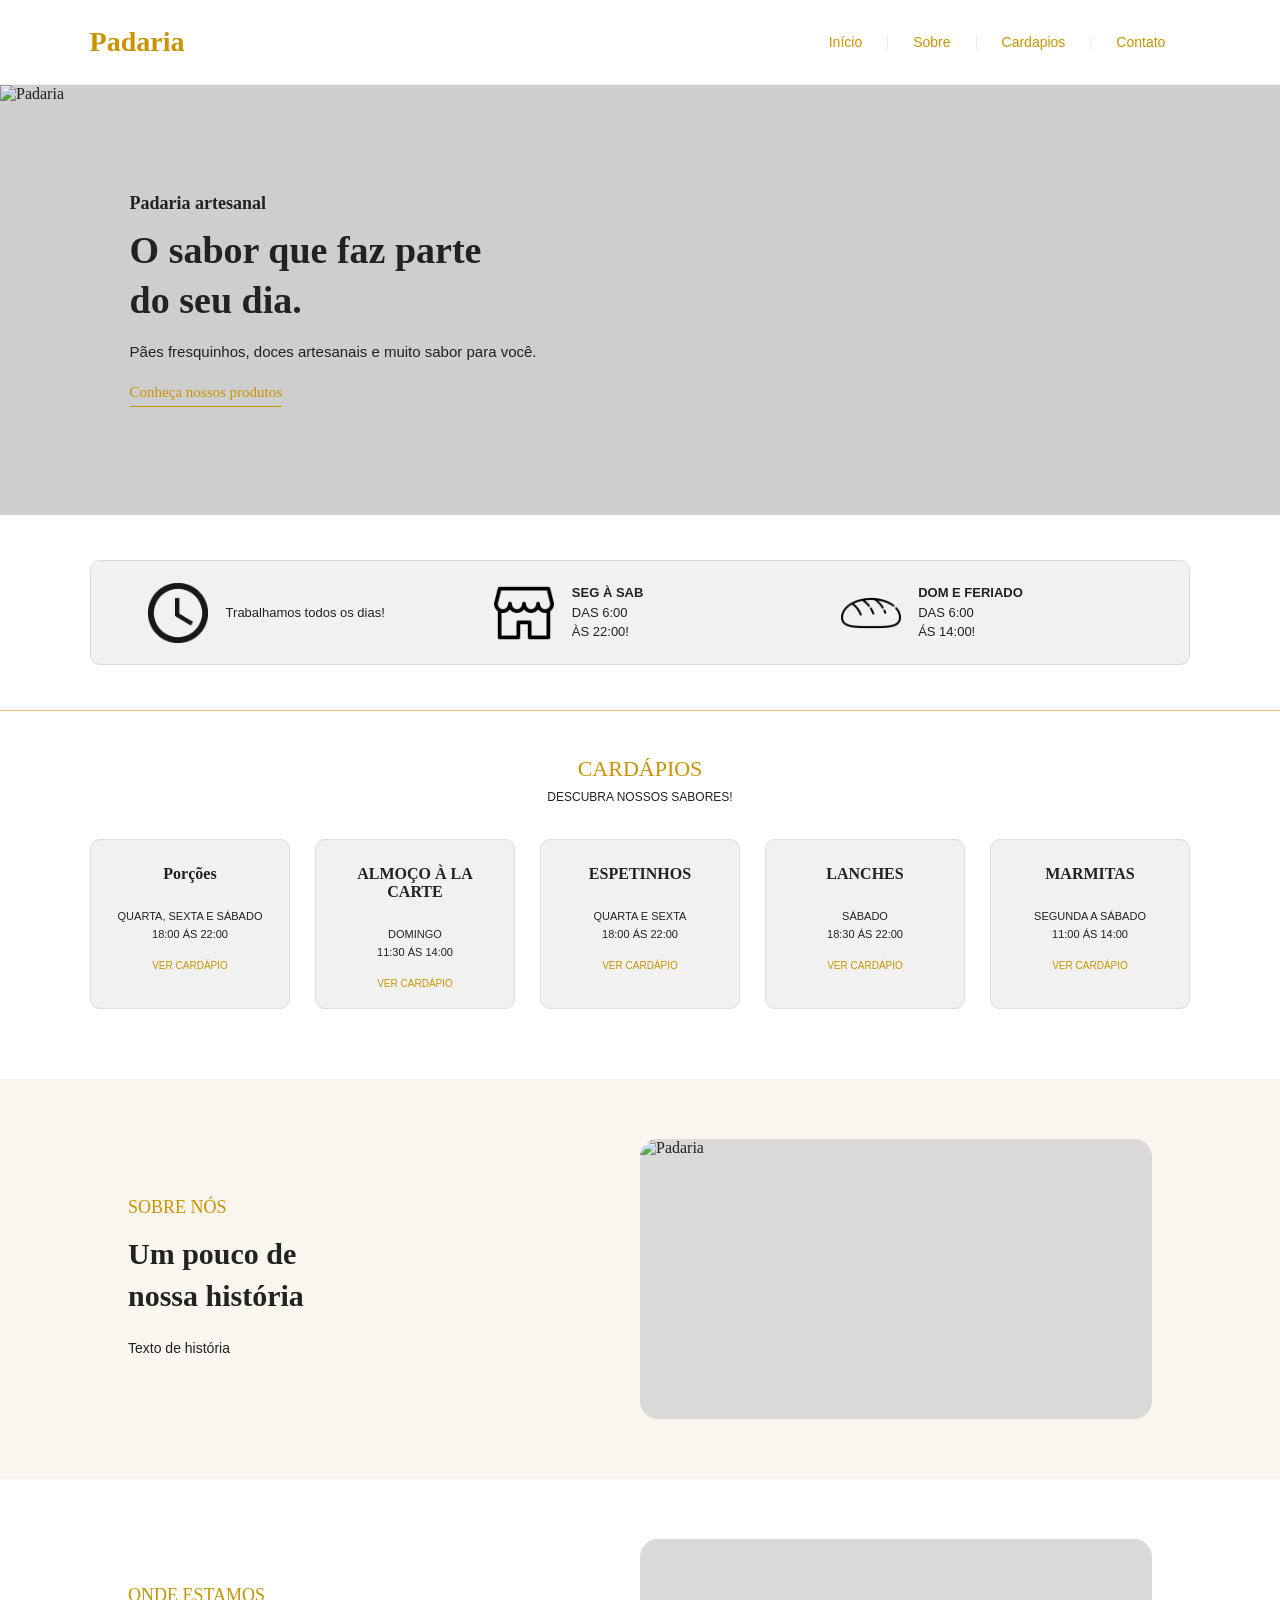
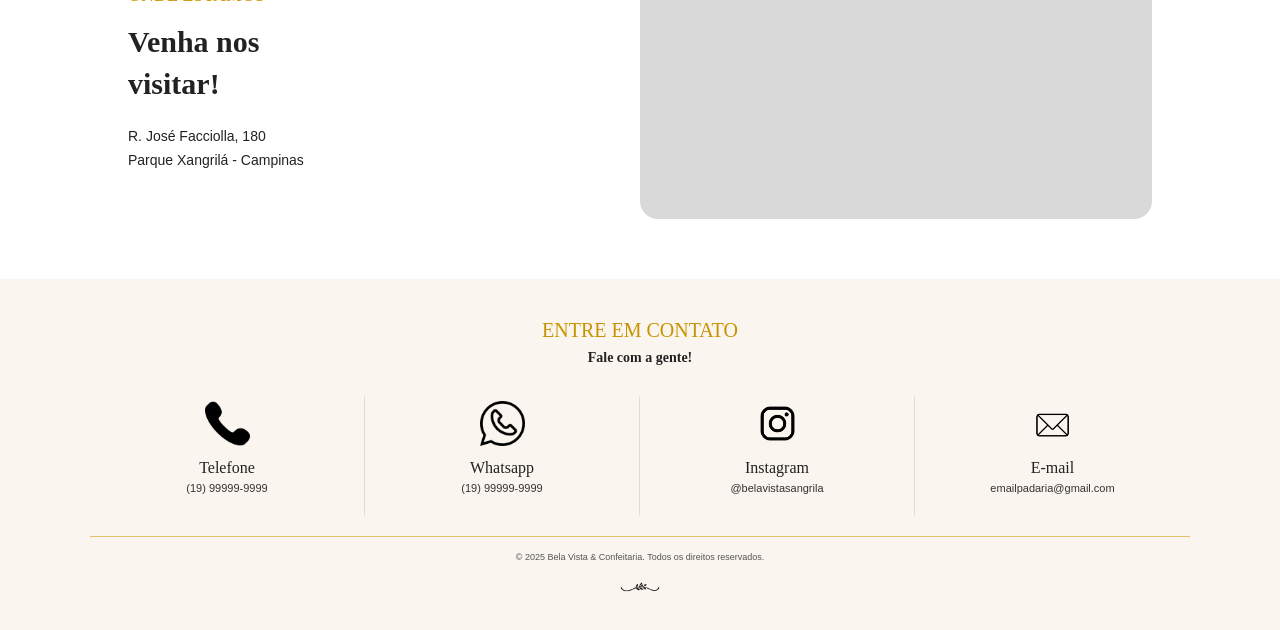
==== index.html @ e6f2333c "Primeira versão do site da Padaria Bela Vista" ====
<!DOCTYPE html>
<html lang="en">

<head>
    <meta charset="UTF-8">
    <meta name="viewport" content="width=device-width, initial-scale=1.0">
    <link rel="stylesheet" href="css/style.css">
    <title>Bela Vista</title>
</head>

<body>
    <header class="header">
        <div class="container">
            <a href="#inicio" class="logo">Padaria</a>
        </div>
        <nav class="navegação">
            <a href="#inicio">Início</a>
            <a href="#sobre">Sobre</a>
            <a href="#Cardapios">Cardapios</a>
            <a href="#Contato">Contato</a>
        </nav>
    </header>
    <main>
        <section id="inicio" class="banner">
            <img src="" alt="Padaria" class="banner-image">
            <div class="banner-overlay"></div>
            <div class="container banner-content">
                <span class="banner-label"> Padaria artesanal</span>
                <h1> O sabor que faz parte do seu dia.</h1>
                <p> Pães fresquinhos, doces artesanais e muito sabor para você.</p>
                <a href="#Cardapios" class="button"> Conheça nossos produtos</a>
            </div>
        </section>
        <section class="info-bar">
            <div class="info-container">
                <div class="info-item">
                    <div class="info-icon">
                        <img src="/public/images/relogio.png" alt="Horario">
                    </div>
                    <div class="info-text">
                        <p>Trabalhamos todos os dias!</p>
                    </div>
                </div>
                <div class="info-item">
                    <div class="info-icon">
                        <img src="/public/images/loja.png" alt="Sábado">
                    </div>
                    <div class="info-text">
                        <p>
                            <strong>SEG À SAB</strong><br>
                            DAS 6:00<br>
                            ÀS 22:00!
                        </p>
                    </div>
                </div>
                <div class="info-item">
                    <div class="info-icon">
                        <img src="/public/images/bread.png" alt="bread">
                    </div>
                    <div class="info-text">
                        <p>
                            <strong>DOM E FERIADO</strong><br>
                            DAS 6:00<br>
                            ÁS 14:00!
                        </p>
                    </div>
                </div>
            </div>
        </section>
        <section class="info-bar-cardapios">
            <div class="cadapios-containers">
                <div class="title-cardapios">
                    <h1>CARDÁPIOS</h1>
                    <P>DESCUBRA NOSSOS SABORES!</P>
                </div>
                <div class="info-cardapios">
                    <div class="info-card">
                        <h1><strong>Porções</strong></h1>
                        <p>QUARTA, SEXTA E SÁBADO<br>
                            18:00 ÁS 22:00
                        </p>
                        <p class="pdf">VER CARDÁPIO</p>
                    </div>
                    <div class="info-card">
                        <h1><strong>ALMOÇO À LA CARTE</strong></h1>
                        <p>DOMINGO<br>
                            11:30 ÁS 14:00
                        </p>
                        <p class="pdf">VER CARDÁPIO</p>
                    </div>
                    <div class="info-card">
                        <h1><strong>ESPETINHOS</strong></h1>
                        <p>QUARTA E SEXTA<br>
                            18:00 ÁS 22:00
                        </p>
                        <p class="pdf">VER CARDÁPIO</p>
                    </div>
                    <div class="info-card">
                        <h1><strong>LANCHES</strong></h1>
                        <p>SÁBADO<br>
                            18:30 ÁS 22:00
                        </p>
                        <p class="pdf">VER CARDÁPIO</p>
                    </div>
                    <div class="info-card">
                        <h1><strong>MARMITAS</strong></h1>
                        <p>SEGUNDA A SÁBADO<br>
                            11:00 ÁS 14:00
                        </p>
                        <p class="pdf">VER CARDÁPIO</p>
                    </div>
                </div>
            </div>
        </section>
        <section>
            <div class="sobre">
                <div class="info-sobre">
                    <h1>SOBRE NÓS</h1>
                    <h2>Um pouco de<br>nossa história</h2>
                    <p>Texto de história</p>
                </div>
                <div class="image-sobre"><img src="" alt="Padaria"></div>
            </div>
        </section>
        <section>
            <div class="local">
                <div class="info-location">
                    <h1>ONDE ESTAMOS</h1>
                    <h2>Venha nos<br>visitar!</h2>
                    <p>R. José Facciolla, 180<br>Parque Xangrilá - Campinas</p>
                </div>
                <div class="mapa">
                    <iframe
                        src="https://www.google.com/maps/embed?pb=!1m18!1m12!1m3!1d608.8212654965297!2d-47.01789851789963!3d-22.799845726372396!2m3!1f0!2f0!3f0!3m2!1i1024!2i768!4f13.1!3m3!1m2!1s0x94c8c3fe25394171%3A0xbf86b5ea23b13755!2sPanificadora%20Bela%20Vista!5e1!3m2!1spt-BR!2sbr!4v1786300655124!5m2!1spt-BR!2sbr"
                        width="800" height="600" style="border:0;" allowfullscreen="" loading="lazy"
                        referrerpolicy="strict-origin-when-cross-origin">
                    </iframe>
                </div>
            </div>
        </section>
    </main>
<footer class="footer">

    <!-- Título -->
    <div class="footer-titulo">
        <h2>ENTRE EM CONTATO</h2>
        <p>Fale com a gente!</p>
    </div>

    <!-- Área de contatos -->
    <div class="footer-contatos">
        <!-- Telefone -->
        <div class="contato">
            <div class="icone"><img src="public/images/telefone.png"></div>
            <h3>Telefone</h3>
            <p>(19) 99999-9999</p>
        </div>
        <!-- WhatsApp -->
        <div class="contato">
            <div class="icone">
                <img src="public/images/whatsapp.png">
            </div>
            <h3>Whatsapp</h3>
            <p>(19) 99999-9999</p>
        </div>
        <!-- Instagram -->
        <div class="contato">
            <div class="icone">
                <img src="public/images/instagram.png">
            </div>
            <h3>Instagram</h3>
            <a href="https://www.instagram.com/belavistashangrila?igsh=dWtlZHlrc3M2YTBv">@belavistasangrila</a>
        </div>
        <!-- E-mail -->
        <div class="contato">
            <div class="icone">
               <img src="public/images/email (1).png">
            </div>
            <h3>E-mail</h3>
            <p>emailpadaria@gmail.com</p>
        </div>
    </div>
    <!-- Rodapé inferior -->
    <div class="footer-bottom">
        <p>
            © 2025 Bela Vista & Confeitaria. Todos os direitos reservados.
        </p>
        <div class="ornamento"><img src="public/images/ramo.png"></div>
    </div>

</footer>

</body>

</html>
---- css/style.css ----
/* =====================================================
   RESET / CONFIGURAÇÕES GERAIS
===================================================== */

* {
    margin: 0;
    padding: 0;
    box-sizing: border-box;
}

html {
    scroll-behavior: smooth;
}

body {
    font-family: Georgia, "Times New Roman", serif;
    color: #222;
    background-color: #fff;
}

img {
    max-width: 100%;
    display: block;
}

a {
    text-decoration: none;
    color: inherit;
}


/* =====================================================
   HEADER
===================================================== */

.header {
    width: 100%;
    height: 85px;

    background-color: #fff;

    display: flex;
    align-items: center;
    justify-content: space-between;

    padding: 0 7%;

    border-bottom: 1px solid #eeeeee;
}

.container {
    display: flex;
    align-items: center;
}

.logo {
    color: #c99300;
    font-size: 28px;
    font-weight: bold;
}

.navegação {
    height: 100%;

    display: flex;
    align-items: center;
}

.navegação a {
    font-family: Arial, sans-serif;

    color: #c99300;
    font-size: 14px;

    padding: 0 25px;

    border-right: 1px solid #eeeeee;

    transition: 0.3s;
}

.navegação a:last-child {
    border-right: none;
}

.navegação a:hover {
    color: #8d6900;
}


/* =====================================================
   BANNER
===================================================== */

.banner {
    width: 100%;
    height: 430px;

    position: relative;

    background-color: #d9d9d9;

    display: flex;
    align-items: center;
}

.banner-image {
    position: absolute;

    width: 100%;
    height: 100%;

    object-fit: cover;

    z-index: 0;
}

.banner-overlay {
    position: absolute;

    width: 100%;
    height: 100%;

    background: rgba(0, 0, 0, 0.05);

    z-index: 1;
}

.banner-content {
    position: relative;

    z-index: 2;

    width: 100%;
    max-width: 1200px;

    margin: 0 auto;

    padding: 0 7%;

    display: flex;
    flex-direction: column;
    align-items: flex-start;
}

.banner-label {
    font-size: 18px;
    font-weight: bold;

    margin-bottom: 12px;
}

.banner h1 {
    max-width: 400px;

    font-size: 38px;
    line-height: 1.3;

    margin-bottom: 15px;
}

.banner p {
    max-width: 420px;

    font-family: Arial, sans-serif;

    font-size: 15px;
    line-height: 1.6;

    margin-bottom: 20px;
}

.button {
    color: #c99300;

    font-size: 15px;

    border-bottom: 1px solid #c99300;

    padding-bottom: 5px;
}


/* =====================================================
   BARRA DE INFORMAÇÕES
===================================================== */

.info-bar {
    width: 100%;

    padding: 45px 7%;

    background-color: #fff;
}

.info-container {
    width: 100%;
    max-width: 1200px;

    min-height: 105px;

    margin: auto;

    background-color: #f1f1f1;

    border: 1px solid #d9d9d9;

    border-radius: 10px;

    display: flex;
    align-items: center;
    justify-content: space-around;

    padding: 15px 30px;
}

.info-item {
    flex: 1;

    display: flex;
    align-items: center;

    padding: 0 25px;
}

.info-icon {
    width: 65px;
    height: 65px;

    flex-shrink: 0;

    display: flex;
    align-items: center;
    justify-content: center;

    margin-right: 15px;
}

.info-icon img {
    width: 60px;
    height: 60px;

    object-fit: contain;
}

.info-text p {
    font-family: Arial, sans-serif;

    font-size: 13px;

    line-height: 1.5;
}

.info-text strong {
    font-weight: bold;
}


/* =====================================================
   CARDÁPIOS
===================================================== */

.info-bar-cardapios {
    width: 100%;

    padding: 45px 7% 70px;

    background-color: #fff;

    border-top: 1px solid #e7c76e;
}

.cadapios-containers {
    width: 100%;
    max-width: 1200px;

    margin: auto;
}

.title-cardapios {
    text-align: center;

    margin-bottom: 35px;
}

.title-cardapios h1 {
    color: #c99300;

    font-size: 22px;
    font-weight: normal;

    margin-bottom: 8px;
}

.title-cardapios p {
    font-family: Arial, sans-serif;

    font-size: 12px;
}

.info-cardapios {
    width: 100%;

    display: flex;
    flex-wrap: wrap;

    justify-content: center;

    gap: 25px;
}

.info-card {
    width: 200px;
    height: 170px;

    background-color: #f1f1f1;

    border: 1px solid #dddddd;

    border-radius: 10px;

    padding: 25px 15px;

    text-align: center;

    transition: 0.3s;
}

.info-card:hover {
    transform: translateY(-5px);

    box-shadow: 0 5px 15px rgba(0, 0, 0, 0.08);
}

.info-card h1 {
    font-size: 16px;

    margin-bottom: 25px;
}

.info-card p {
    font-family: Arial, sans-serif;

    font-size: 11px;

    line-height: 1.6;

    margin-bottom: 15px;
}

.info-card .pdf {
    color: #c99300;

    font-size: 10px;

    margin-top: 15px;
}


/* =====================================================
   SOBRE NÓS
===================================================== */

.sobre {
    width: 100%;

    min-height: 380px;

    background-color: #faf5ee;

    display: flex;
    align-items: center;

    gap: 8%;

    padding: 60px 10%;
}

.info-sobre {
    width: 42%;
}

.info-sobre h1 {
    color: #c99300;

    font-size: 18px;
    font-weight: normal;

    margin-bottom: 15px;
}

.info-sobre h2 {
    font-size: 30px;

    line-height: 1.4;

    margin-bottom: 20px;
}

.info-sobre p {
    font-family: Arial, sans-serif;

    font-size: 14px;

    line-height: 1.7;
}

.image-sobre {
    width: 50%;
    height: 280px;

    background-color: #d9d9d9;

    border-radius: 18px;

    overflow: hidden;
}

.image-sobre img {
    width: 100%;
    height: 100%;

    object-fit: cover;
}


/* =====================================================
   LOCALIZAÇÃO
===================================================== */

.local {
    width: 100%;

    min-height: 380px;

    background-color: #fff;

    display: flex;
    align-items: center;

    gap: 8%;

    padding: 60px 10%;
}

.info-location {
    width: 42%;
}

.info-location h1 {
    color: #c99300;

    font-size: 18px;
    font-weight: normal;

    margin-bottom: 15px;
}

.info-location h2 {
    font-size: 30px;

    line-height: 1.4;

    margin-bottom: 20px;
}

.info-location p {
    font-family: Arial, sans-serif;

    font-size: 14px;

    line-height: 1.7;
}

.mapa {
    width: 50%;
    height: 280px;

    border-radius: 18px;

    overflow: hidden;

    background-color: #d9d9d9;
}

.mapa iframe {
    width: 100%;
    height: 100%;

    border: 0;
}


/* =====================================================
   FOOTER
===================================================== */

.footer {
    width: 100%;

    background-color: #faf5ee;

    padding: 40px 7% 20px;

    text-align: center;
}


/* TÍTULO */

.footer-titulo {
    margin-bottom: 30px;
}

.footer-titulo h2 {
    color: #c99300;

    font-size: 20px;
    font-weight: normal;

    margin-bottom: 8px;
}

.footer-titulo p {
    font-size: 14px;

    font-weight: bold;
}


/* CONTATOS */

.footer-contatos {
    width: 100%;
    max-width: 1100px;

    margin: auto;

    display: flex;
    justify-content: center;
}

.contato {
    width: 25%;

    min-height: 120px;

    display: flex;
    flex-direction: column;
    align-items: center;

    border-right: 1px solid #dddddd;
}

.contato:last-child {
    border-right: none;
}

.icone {
    width: 55px;
    height: 55px;

    display: flex;
    align-items: center;
    justify-content: center;

    margin-bottom: 8px;
}

.icone img {
    width: 45px;
    height: 45px;

    object-fit: contain;
}

.contato h3 {
    font-size: 16px;

    font-weight: normal;

    margin-bottom: 5px;
}

.contato p,
.contato a {
    font-family: Arial, sans-serif;

    font-size: 11px;

    color: #333;
}

.contato a:hover {
    color: #c99300;
}


/* PARTE INFERIOR */

.footer-bottom {
    width: 100%;
    max-width: 1100px;

    margin: 20px auto 0;

    padding-top: 15px;

    border-top: 1px solid #dfc26c;

    display: flex;
    flex-direction: column;
    align-items: center;
}

.footer-bottom p {
    font-family: Arial, sans-serif;

    font-size: 9px;

    color: #555;
}

.ornamento {
    width: 60px;

    margin-top: 8px;
}

.ornamento img {
    width: 100%;
    height: auto;
}


/* =====================================================
   TABLET
===================================================== */

@media (max-width: 900px) {

    .header {
        padding: 0 4%;
    }

    .navegação a {
        padding: 0 12px;
        font-size: 12px;
    }

    .banner {
        height: 350px;
    }

    .banner h1 {
        font-size: 30px;
    }

    .info-container {
        padding: 15px;
    }

    .info-item {
        padding: 0 10px;
    }

    .info-icon {
        width: 50px;
        height: 50px;
    }

    .info-icon img {
        width: 48px;
        height: 48px;
    }

    .info-text p {
        font-size: 10px;
    }

    .sobre,
    .local {
        padding: 50px 6%;
        gap: 5%;
    }

    .info-sobre h2,
    .info-location h2 {
        font-size: 25px;
    }

    .info-card {
        width: 180px;
    }
}


/* =====================================================
   CELULAR
===================================================== */

@media (max-width: 600px) {

    /* HEADER */

    .header {
        height: auto;

        min-height: 70px;

        padding: 12px 20px;

        flex-direction: column;

        gap: 12px;
    }

    .logo {
        font-size: 22px;
    }

    .navegação {
        width: 100%;

        justify-content: center;
    }

    .navegação a {
        font-size: 9px;

        padding: 0 8px;
    }


    /* BANNER */

    .banner {
        height: 300px;
    }

    .banner-content {
        padding: 0 25px;
    }

    .banner-label {
        font-size: 12px;
    }

    .banner h1 {
        max-width: 220px;

        font-size: 24px;
    }

    .banner p {
        max-width: 230px;

        font-size: 10px;
    }

    .button {
        font-size: 10px;
    }


    /* INFORMAÇÕES */

    .info-bar {
        padding: 25px 15px;
    }

    .info-container {
        flex-direction: column;

        gap: 15px;

        padding: 15px;
    }

    .info-item {
        width: 100%;

        justify-content: center;

        padding: 0;
    }

    .info-icon {
        width: 45px;
        height: 45px;
    }

    .info-icon img {
        width: 42px;
        height: 42px;
    }

    .info-text p {
        font-size: 9px;
    }


    /* CARDÁPIOS */

    .info-bar-cardapios {
        padding: 30px 15px 45px;
    }

    .title-cardapios {
        margin-bottom: 25px;
    }

    .title-cardapios h1 {
        font-size: 18px;
    }

    .info-cardapios {
        gap: 15px;
    }

    .info-card {
        width: 145px;
        height: 130px;

        padding: 18px 8px;
    }

    .info-card h1 {
        font-size: 11px;

        margin-bottom: 15px;
    }

    .info-card p {
        font-size: 8px;
    }

    .info-card .pdf {
        font-size: 7px;
    }


    /* SOBRE / LOCAL */

    .sobre,
    .local {
        min-height: auto;

        padding: 40px 25px;

        flex-direction: column;

        gap: 25px;
    }

    .info-sobre,
    .info-location {
        width: 100%;
    }

    .info-sobre h1,
    .info-location h1 {
        font-size: 13px;
    }

    .info-sobre h2,
    .info-location h2 {
        font-size: 21px;
    }

    .info-sobre p,
    .info-location p {
        font-size: 9px;
    }

    .image-sobre,
    .mapa {
        width: 100%;
        height: 220px;
    }


    /* FOOTER */

    .footer {
        padding: 30px 15px 15px;
    }

    .footer-titulo h2 {
        font-size: 16px;
    }

    .footer-titulo p {
        font-size: 10px;
    }

    .footer-contatos {
        display: grid;

        grid-template-columns: repeat(2, 1fr);

        gap: 20px 0;
    }

    .contato {
        width: 100%;

        min-height: 100px;

        border-right: 1px solid #dddddd;
    }

    .contato:nth-child(2) {
        border-right: none;
    }

    .contato:nth-child(3),
    .contato:nth-child(4) {
        border-top: 1px solid #dddddd;

        padding-top: 15px;
    }

    .contato:nth-child(4) {
        border-right: none;
    }

    .icone {
        width: 40px;
        height: 40px;
    }

    .icone img {
        width: 35px;
        height: 35px;
    }

    .contato h3 {
        font-size: 11px;
    }

    .contato p,
    .contato a {
        font-size: 7px;
    }

    .footer-bottom {
        margin-top: 15px;
    }

    .footer-bottom p {
        font-size: 6px;
    }

    .ornamento {
        width: 45px;
    }
}
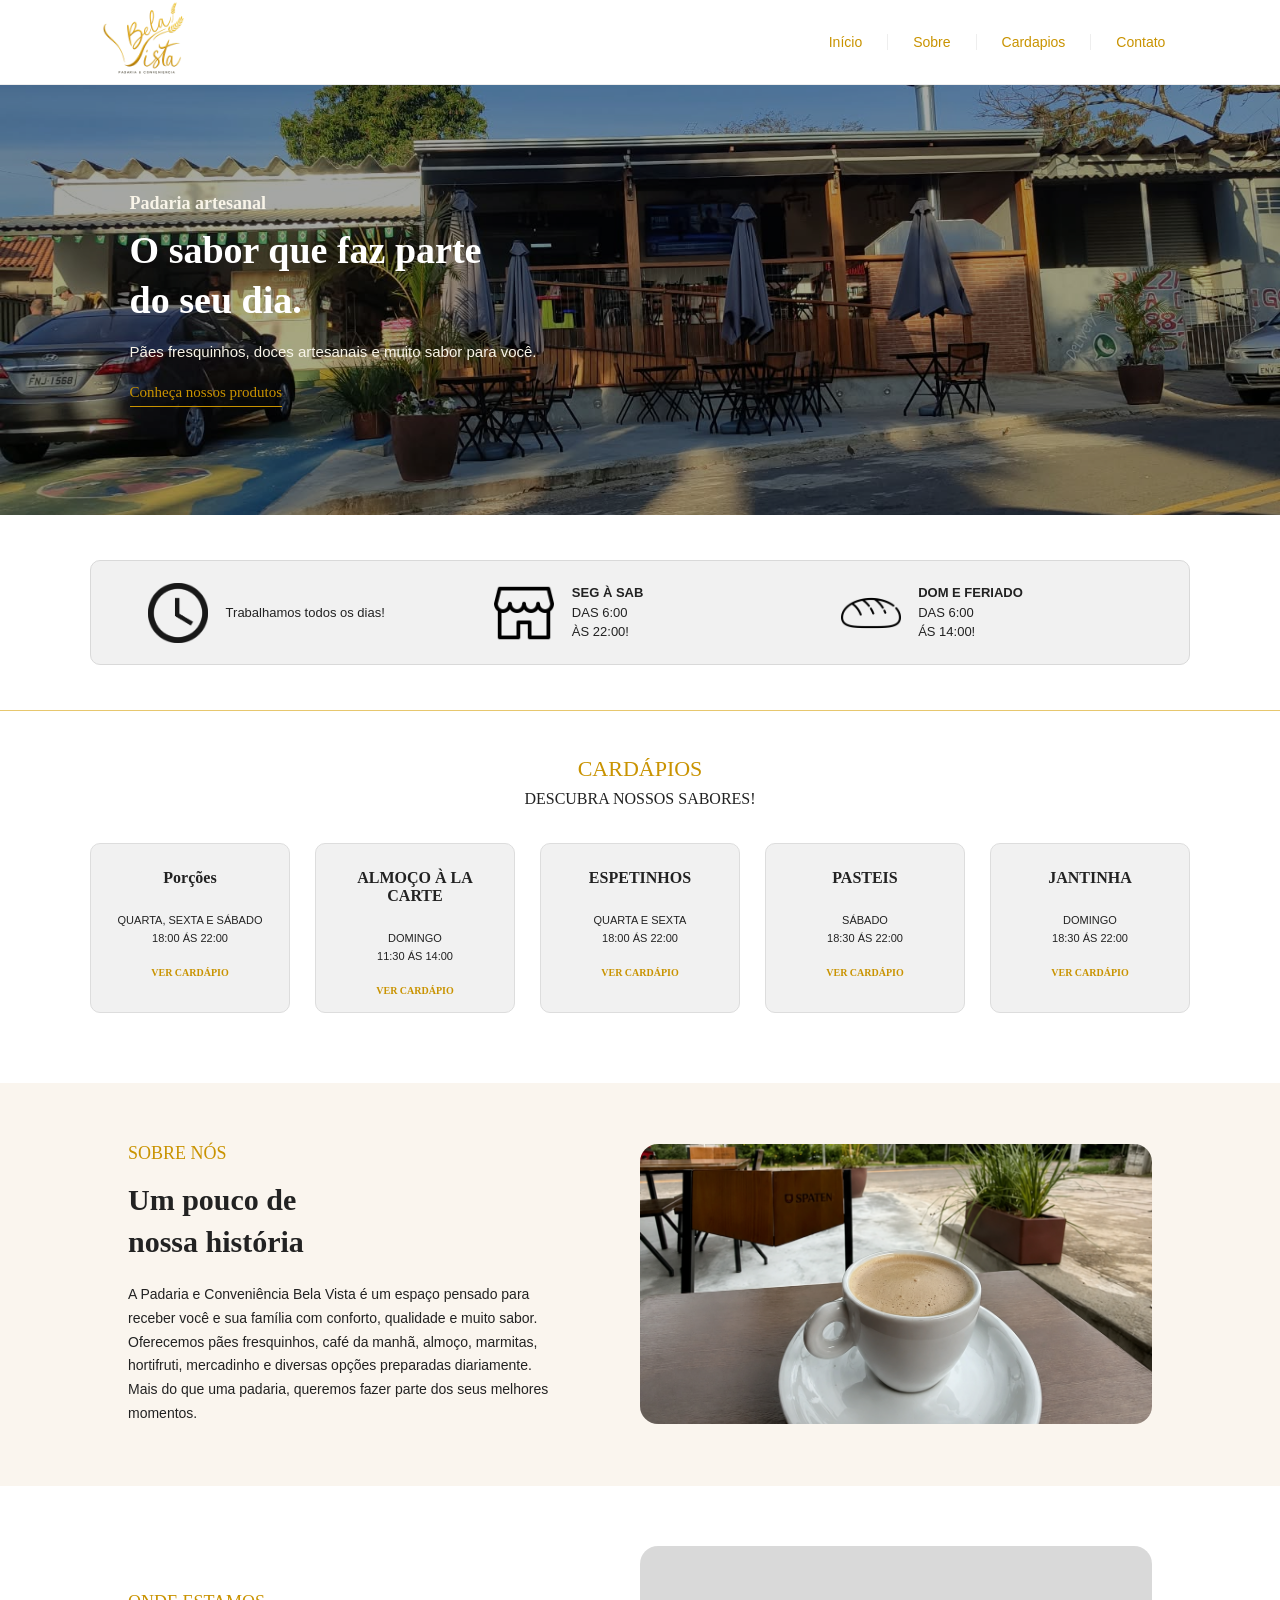
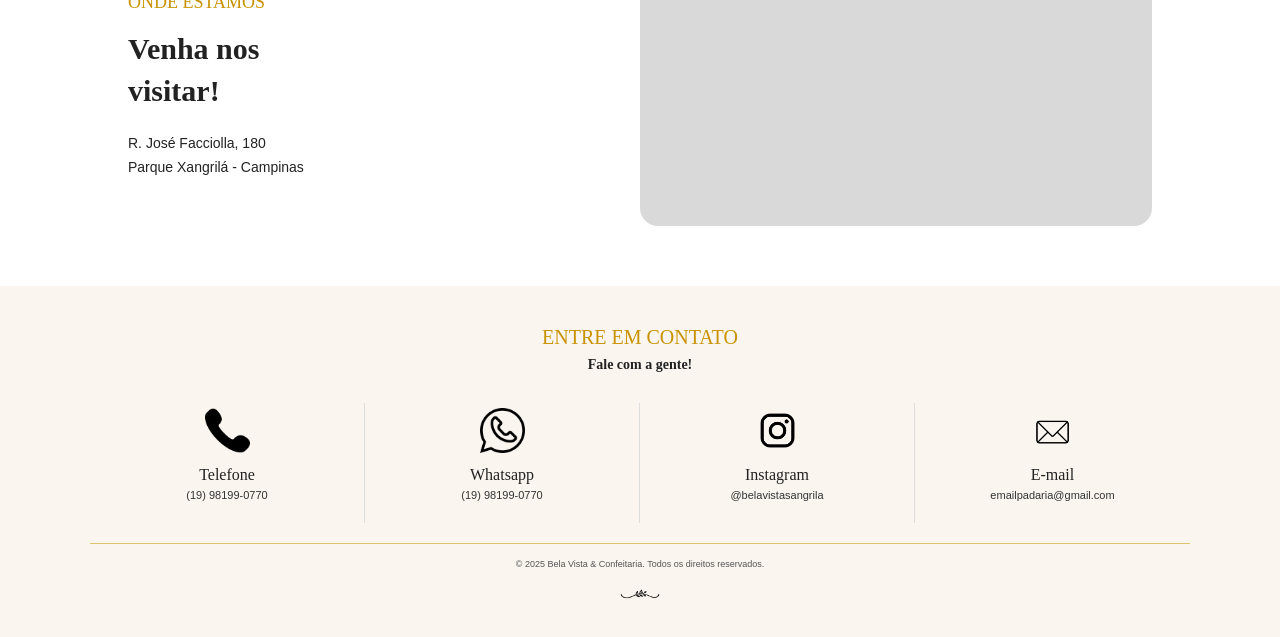
==== commit 9131e5d7: "ajustes finais do site Padaria Bela Vista" ====
--- a/index.html
+++ b/index.html
@@ -11,7 +11,9 @@
 <body>
     <header class="header">
         <div class="container">
-            <a href="#inicio" class="logo">Padaria</a>
+            <a href="/index.html" class="logo">
+                <img src="public/images/logo.png">
+            </a>
         </div>
         <nav class="navegação">
             <a href="#inicio">Início</a>
@@ -22,7 +24,7 @@
     </header>
     <main>
         <section id="inicio" class="banner">
-            <img src="" alt="Padaria" class="banner-image">
+            <img src="public/images/padaria.jpeg" alt="Padaria" class="banner-image">
             <div class="banner-overlay"></div>
             <div class="container banner-content">
                 <span class="banner-label"> Padaria artesanal</span>
@@ -35,7 +37,7 @@
             <div class="info-container">
                 <div class="info-item">
                     <div class="info-icon">
-                        <img src="/public/images/relogio.png" alt="Horario">
+                        <img src="public/images/relogio.png" alt="Horario">
                     </div>
                     <div class="info-text">
                         <p>Trabalhamos todos os dias!</p>
@@ -43,7 +45,7 @@
                 </div>
                 <div class="info-item">
                     <div class="info-icon">
-                        <img src="/public/images/loja.png" alt="Sábado">
+                        <img src="public/images/loja.png" alt="Sábado">
                     </div>
                     <div class="info-text">
                         <p>
@@ -55,7 +57,7 @@
                 </div>
                 <div class="info-item">
                     <div class="info-icon">
-                        <img src="/public/images/bread.png" alt="bread">
+                        <img src="public/images/bread.png" alt="bread">
                     </div>
                     <div class="info-text">
                         <p>
@@ -67,7 +69,7 @@
                 </div>
             </div>
         </section>
-        <section class="info-bar-cardapios">
+        <section id="Cardapios" class="info-bar-cardapios">
             <div class="cadapios-containers">
                 <div class="title-cardapios">
                     <h1>CARDÁPIOS</h1>
@@ -79,47 +81,47 @@
                         <p>QUARTA, SEXTA E SÁBADO<br>
                             18:00 ÁS 22:00
                         </p>
-                        <p class="pdf">VER CARDÁPIO</p>
+                        <a href="public/pdf/porções.pdf" target="_blank" class="pdf"><strong>VER CARDÁPIO</strong></a>
                     </div>
                     <div class="info-card">
                         <h1><strong>ALMOÇO À LA CARTE</strong></h1>
                         <p>DOMINGO<br>
                             11:30 ÁS 14:00
                         </p>
-                        <p class="pdf">VER CARDÁPIO</p>
+                        <a href="public/pdf/5.pdf" target="_blank" class="pdf"><strong>VER CARDÁPIO</strong></a>
                     </div>
                     <div class="info-card">
                         <h1><strong>ESPETINHOS</strong></h1>
                         <p>QUARTA E SEXTA<br>
                             18:00 ÁS 22:00
                         </p>
-                        <p class="pdf">VER CARDÁPIO</p>
+                        <a href="public/pdf/espetinho.pdf" target="_blank" class="pdf"><strong>VER CARDÁPIO</strong></a>
                     </div>
                     <div class="info-card">
-                        <h1><strong>LANCHES</strong></h1>
+                        <h1><strong>PASTEIS</strong></h1>
                         <p>SÁBADO<br>
                             18:30 ÁS 22:00
                         </p>
-                        <p class="pdf">VER CARDÁPIO</p>
+                        <a href="public/pdf/pasteis.pdf" target="_blank" class="pdf"><strong>VER CARDÁPIO</strong></a>
                     </div>
                     <div class="info-card">
-                        <h1><strong>MARMITAS</strong></h1>
-                        <p>SEGUNDA A SÁBADO<br>
-                            11:00 ÁS 14:00
+                        <h1><strong>JANTINHA</strong></h1>
+                        <p>DOMINGO<br>
+                            18:30 ÁS 22:00
                         </p>
-                        <p class="pdf">VER CARDÁPIO</p>
+                        <a href="public/pdf/jantinha.pdf" target="_blank" class="pdf"><strong>VER CARDÁPIO</strong></a>
                     </div>
                 </div>
             </div>
         </section>
         <section>
-            <div class="sobre">
+            <div id="sobre" class="sobre">
                 <div class="info-sobre">
                     <h1>SOBRE NÓS</h1>
                     <h2>Um pouco de<br>nossa história</h2>
-                    <p>Texto de história</p>
+                    <p>A Padaria e Conveniência Bela Vista é um espaço pensado para receber você e sua família com conforto, qualidade e muito sabor. Oferecemos pães fresquinhos, café da manhã, almoço, marmitas, hortifruti, mercadinho e diversas opções preparadas diariamente. Mais do que uma padaria, queremos fazer parte dos seus melhores momentos.</p>
                 </div>
-                <div class="image-sobre"><img src="" alt="Padaria"></div>
+                <div class="image-sobre"><img src="public/images/sobre1.png" alt="Padaria"></div>
             </div>
         </section>
         <section>
@@ -139,7 +141,7 @@
             </div>
         </section>
     </main>
-<footer class="footer">
+<footer id="Contato" class="footer">
 
     <!-- Título -->
     <div class="footer-titulo">
@@ -153,7 +155,7 @@
         <div class="contato">
             <div class="icone"><img src="public/images/telefone.png"></div>
             <h3>Telefone</h3>
-            <p>(19) 99999-9999</p>
+            <a>(19) 98199-0770</a>
         </div>
         <!-- WhatsApp -->
         <div class="contato">
@@ -161,7 +163,7 @@
                 <img src="public/images/whatsapp.png">
             </div>
             <h3>Whatsapp</h3>
-            <p>(19) 99999-9999</p>
+            <a href="https://api.whatsapp.com/send/?phone=19981990770&text&type=phone_number&app_absent=0&utm_source=ig">(19) 98199-0770</a>
         </div>
         <!-- Instagram -->
         <div class="contato">
--- a/css/style.css
+++ b/css/style.css
@@ -29,9 +29,9 @@
 }
 
 
-/* =====================================================
+/*
    HEADER
-===================================================== */
+*/
 
 .header {
     width: 100%;
@@ -53,6 +53,11 @@
     align-items: center;
 }
 
+.logo img {
+    width: 110px;
+    height: auto;
+    display: block;
+}
 .logo {
     color: #c99300;
     font-size: 28px;
@@ -88,9 +93,9 @@
 }
 
 
-/* =====================================================
+/*
    BANNER
-===================================================== */
+*/
 
 .banner {
     width: 100%;
@@ -121,7 +126,7 @@
     width: 100%;
     height: 100%;
 
-    background: rgba(0, 0, 0, 0.05);
+    background: rgba(0, 0, 0, 0.35);
 
     z-index: 1;
 }
@@ -148,6 +153,7 @@
     font-weight: bold;
 
     margin-bottom: 12px;
+    color: #F8F4E8;
 }
 
 .banner h1 {
@@ -157,6 +163,7 @@
     line-height: 1.3;
 
     margin-bottom: 15px;
+    color: #fff;
 }
 
 .banner p {
@@ -168,6 +175,8 @@
     line-height: 1.6;
 
     margin-bottom: 20px;
+
+    color: #F8F4E8;
 }
 
 .button {
@@ -181,9 +190,9 @@
 }
 
 
-/* =====================================================
+/*
    BARRA DE INFORMAÇÕES
-===================================================== */
+*/
 
 .info-bar {
     width: 100%;
@@ -256,9 +265,9 @@
 }
 
 
-/* =====================================================
+/*
    CARDÁPIOS
-===================================================== */
+*/
 
 .info-bar-cardapios {
     width: 100%;
@@ -292,10 +301,10 @@
     margin-bottom: 8px;
 }
 
-.title-cardapios p {
+.title-cardapios a {
     font-family: Arial, sans-serif;
 
-    font-size: 12px;
+    font-size: 50px;
 }
 
 .info-cardapios {
@@ -357,9 +366,9 @@
 }
 
 
-/* =====================================================
+/*
    SOBRE NÓS
-===================================================== */
+*/
 
 .sobre {
     width: 100%;
@@ -419,14 +428,13 @@
 .image-sobre img {
     width: 100%;
     height: 100%;
-
     object-fit: cover;
 }
 
 
-/* =====================================================
+/*
    LOCALIZAÇÃO
-===================================================== */
+*/
 
 .local {
     width: 100%;
@@ -491,9 +499,9 @@
 }
 
 
-/* =====================================================
+/*
    FOOTER
-===================================================== */
+*/
 
 .footer {
     width: 100%;
@@ -633,9 +641,9 @@
 }
 
 
-/* =====================================================
+/*
    TABLET
-===================================================== */
+*/
 
 @media (max-width: 900px) {
 
@@ -695,9 +703,9 @@
 }
 
 
-/* =====================================================
+/*
    CELULAR
-===================================================== */
+*/
 
 @media (max-width: 600px) {
 
